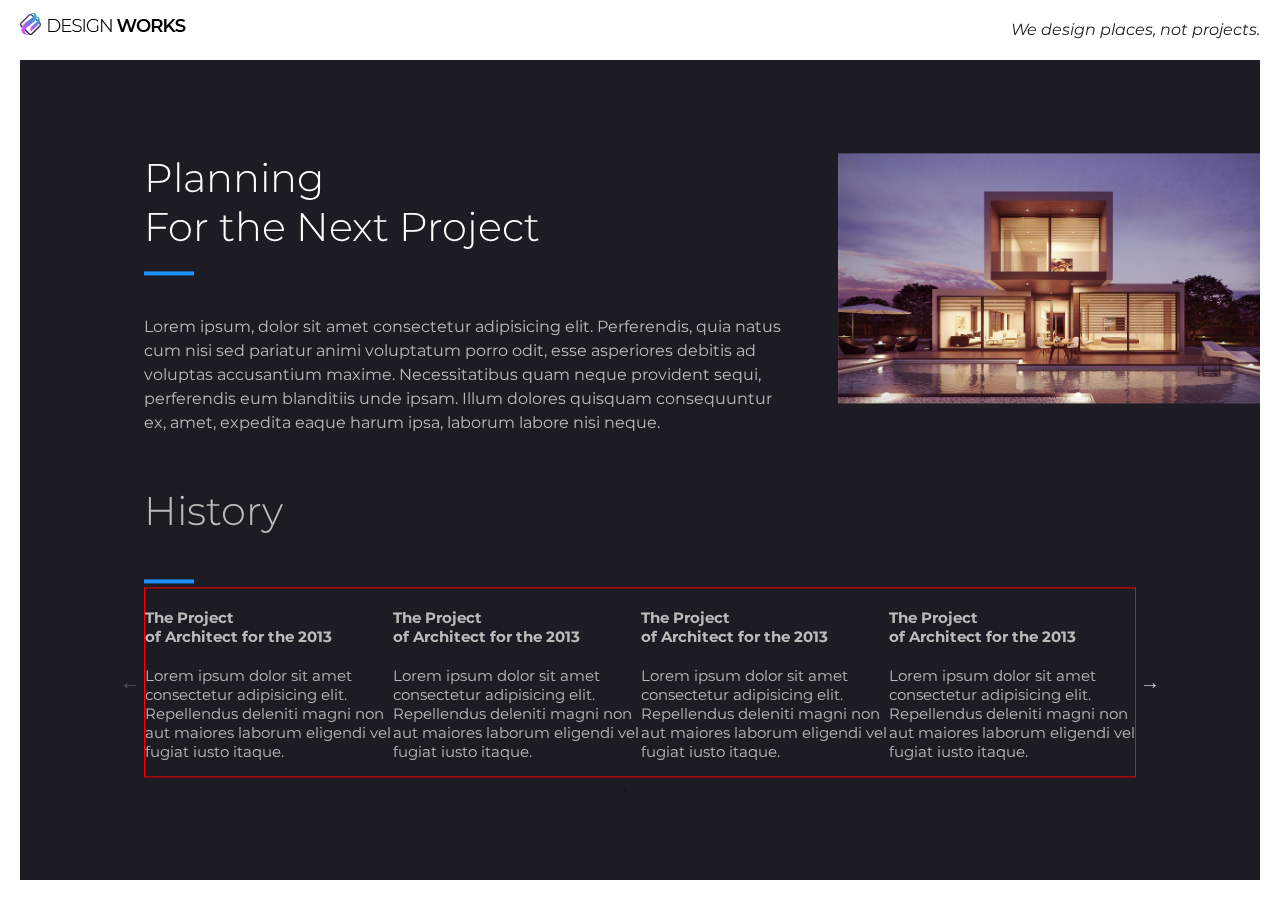
==== index.html @ 6e833efe "PC레이아웃 상세 퍼블리싱(Plan)-#03(Slick.js사용법)완성" ====
<!DOCTYPE html>
<html lang="en" class="no-js">
  <head>
    <meta charset="UTF-8" />
    <meta name="viewport" content="width=device-width, initial-scale=1" />
    <link
      href="http://fonts.googleapis.com/css?family=Open+Sans:400,300,700"
      rel="stylesheet"
      type="text/css"
    />
    <!-- Page Scroll Effects JS & CSS -->
    <title>DesignWorks Architecture Agency</title>
    <script src="./js/jquery-2.1.4.js"></script>
    <!-- <script src="./js/velocity/modernizr.js"></script> -->
    <script src="./js/velocity/velocity.min.js"></script>
    <script src="./js/velocity/velocity.ui.min.js"></script>
    <script src="./js/velocity/main.js"></script>
    <link rel="stylesheet" href="./js/velocity/velocity.css" />
    <!-- Slick.js -->
    <script src="js/slick/slick.min.js"></script>
    <link rel="stylesheet" href="/js/slick/slick-theme.css" />
    <link rel="stylesheet" href="/js/slick/slick.css" />
    <!-- Custom JS & CSS -->
    <script src="custom.js"></script>
    <link rel="stylesheet" href="style.css" />
    <link rel="stylesheet" href="responsive.css" />
  </head>
  <!-- hijacking은 마우스휠을 돌렸을 때 한페이지가 전체로 넘어가게 하는 것 -->
  <!-- hijacking: on/off - animation: none/scaleDown/rotate/gallery/catch/opacity/fixed/parallax -->
  <body data-hijacking="on" data-animation="rotate">
    <div class="container">
      <!-- <section class="cd-section visible" id="home">
        <div>
          <div class="content">
            <img src="./images/temp-section-01.jpg" />
          </div>
        </div>
      </section> -->

      <!-- <section class="cd-section" id="about">
        <div>
          <div class="content">
            <div class="about-inner">
              <div class="about-items">
                <div class="item">
                  <img src="./images/careers-main-01.png" alt="" />
                  <span>
                    <h3>Together we can make an impact</h3>
                    <p>
                      Design Works the excitement of an entrepreneurial
                      environment with the stability of an established practice.
                      Principals and senior leadership work side-by-side with
                      junior designers to create innovative, workable designs.
                    </p>
                  </span>
                </div>
                <div class="item">
                  <img src="./images/careers-main-02.png" alt="" />
                  <span>
                    <h3>We’re always looking for talent</h3>
                    <p>
                      If you don’t see an open position that fits your talents,
                      send us your resume. We’re always looking for smart,
                      self-starters and will reach out to you if something
                      becomes available.
                    </p>
                  </span>
                </div>
                <div class="item">
                  <img src="./images/careers-main-03.png" alt="" />
                  <span>
                    <h3>Fellowship</h3>
                    <p>
                      Every summer we offer a Fellowship to a select group of
                      students in architecture, planning and landscape
                      architecture. Read about our 2019 Fellowship winners and
                      learn more about what the Fellowship has to offer.
                    </p>
                  </span>
                </div>
              </div>
            </div>
          </div>
        </div>
      </section> -->

      <!-- <section class="cd-section" id="project">
        <div>
          <div class="content">
            <img src="./images/temp-section-03.jpg" alt="" />
          </div>
        </div>
      </section> -->

      <section class="cd-section visible" id="plan">
        <div>
          <div class="content">
            <div class="plan-inner">
              <div class="plan-feature">
                <div class="plan-info">
                  <div class="plan-heading">
                    <h2>Planning <br />For the Next Project</h2>
                    <hr class="bar" />
                    <p>
                      Lorem ipsum, dolor sit amet consectetur adipisicing elit.
                      Perferendis, quia natus cum nisi sed pariatur animi
                      voluptatum porro odit, esse asperiores debitis ad voluptas
                      accusantium maxime. Necessitatibus quam neque provident
                      sequi, perferendis eum blanditiis unde ipsam. Illum
                      dolores quisquam consequuntur ex, amet, expedita eaque
                      harum ipsa, laborum labore nisi neque.
                    </p>
                  </div>
                  <div class="plan-photo">
                    <img src="/images/plan-main-01.jpg" />
                  </div>
                </div>
                <div class="history-info">
                  <h2>History</h2>
                  <hr class="bar" />
                  <div class="history-slider">
                    <div>
                      <h4>
                        The Project<br />of Architect for the <span>2013</span>
                      </h4>
                      <p>
                        Lorem ipsum dolor sit amet consectetur adipisicing elit.
                        Repellendus deleniti magni non aut maiores laborum
                        eligendi vel fugiat iusto itaque.
                      </p>
                    </div>
                    <div>
                      <h4>
                        The Project<br />of Architect for the <span>2013</span>
                      </h4>
                      <p>
                        Lorem ipsum dolor sit amet consectetur adipisicing elit.
                        Repellendus deleniti magni non aut maiores laborum
                        eligendi vel fugiat iusto itaque.
                      </p>
                    </div>
                    <div>
                      <h4>
                        The Project<br />of Architect for the <span>2013</span>
                      </h4>
                      <p>
                        Lorem ipsum dolor sit amet consectetur adipisicing elit.
                        Repellendus deleniti magni non aut maiores laborum
                        eligendi vel fugiat iusto itaque.
                      </p>
                    </div>
                    <div>
                      <h4>
                        The Project<br />of Architect for the <span>2013</span>
                      </h4>
                      <p>
                        Lorem ipsum dolor sit amet consectetur adipisicing elit.
                        Repellendus deleniti magni non aut maiores laborum
                        eligendi vel fugiat iusto itaque.
                      </p>
                    </div>
                    <div>
                      <h4>
                        The Project<br />of Architect for the <span>2013</span>
                      </h4>
                      <p>
                        Lorem ipsum dolor sit amet consectetur adipisicing elit.
                        Repellendus deleniti magni non aut maiores laborum
                        eligendi vel fugiat iusto itaque.
                      </p>
                    </div>
                    <div>
                      <h4>
                        The Project<br />of Architect for the <span>2013</span>
                      </h4>
                      <p>
                        Lorem ipsum dolor sit amet consectetur adipisicing elit.
                        Repellendus deleniti magni non aut maiores laborum
                        eligendi vel fugiat iusto itaque.
                      </p>
                    </div>
                    <div>
                      <h4>
                        The Project<br />of Architect for the <span>2013</span>
                      </h4>
                      <p>
                        Lorem ipsum dolor sit amet consectetur adipisicing elit.
                        Repellendus deleniti magni non aut maiores laborum
                        eligendi vel fugiat iusto itaque.
                      </p>
                    </div>
                    <div>
                      <h4>
                        The Project<br />of Architect for the <span>2013</span>
                      </h4>
                      <p>
                        Lorem ipsum dolor sit amet consectetur adipisicing elit.
                        Repellendus deleniti magni non aut maiores laborum
                        eligendi vel fugiat iusto itaque.
                      </p>
                    </div>
                  </div>
                </div>
              </div>
            </div>
          </div>
        </div>
      </section>

      <!-- <section class="cd-section" id="awards">
        <div>
          <div class="content">
            <div class="awards-inner">
              <div class="about-awards">               
                <div class="about-heading">
                  <h2>
                    2020<br />
                    Architecture Award<br />
                    Winner
                  </h2>
                  <hr class="bar" />
                  <p>
                    The mission of the Architecture MasterPrize (AMP) is to
                    advance the appreciation and exposure of quality
                    architectural design worldwide. The AMP architecture award
                    celebrates creativity and innovation in the fields of
                    architectural design, landscape architecture, and interior
                    design. Submissions from architects all around the world are
                    welcome.
                  </p>
                  <a href="http://naver.com" target="_blank" class="view-awards"
                    >VIEW THE AWARDS</a
                  >
                </div>
              </div>
              <div class="victory-jump">
                <img src="images/victory-jump.png" alt="" />
              </div>
            </div>
          </div>
        </div>
      </section> -->

      <!-- <section class="cd-section" id="location">
        <div>
          <div class="content">
            <div class="location-inner">
              <div class="feature">
                <div class="office">
                  <div class="headquaters">
                    <b>CREATIVE DESGIN GROUP</b>
                    <h2>Headquarters</h2>
                    <p>
                      Lorem ipsum dolor sit, amet consectetur adipisicing elit.
                      Dignissimos distinctio consectetur accusantium at porro
                      et, itaque qui minima expedita, pariatur magni, voluptas
                      ipsam veritatis saepe. Itaque laborum ex cum corporis.
                    </p>
                    <span
                      >Address : Address: 309, New Cavendish St, EC1Y 3WK / Tel
                      : 0800 214 5252</span
                    >
                  </div>
                  <div class="customer">
                    <b>THE PERFECT WAY</b>
                    <h2>Customer Service</h2>
                    <p>
                      Lorem ipsum dolor sit, amet consectetur adipisicing elit.
                      Dignissimos distinctio consectetur accusantium at porro
                      et, itaque qui minima expedita, pariatur magni, voluptas
                      ipsam veritatis saepe. Itaque laborum ex cum corporis.
                    </p>
                    <span
                      >Address : 11 Fifth Ave - New York, US / Tel : 0800 809
                      3400</span
                    >
                  </div>
                </div>
                <div class="service">
                  <div class="service-item">
                    <i class="fa fa-leaf"></i>
                    <h3>Built and natural contexts</h3>
                    <p>
                      Lorem ipsum dolor, sit amet consectetur adipisicing elit.
                      Recusandae quis unde ipsa accusantium dolorem obcaecati.
                    </p>
                  </div>
                  <div class="service-item">
                    <i class="fa fa-bullseye"></i>
                    <h3>Landscape design</h3>
                    <p>
                      Lorem ipsum dolor, sit amet consectetur adipisicing elit.
                      Recusandae quis unde ipsa accusantium dolorem obcaecati.
                    </p>
                  </div>
                  <div class="service-item">
                    <i class="fa fa-cube"></i>
                    <h3>Every building site unique</h3>
                    <p>
                      Lorem ipsum dolor, sit amet consectetur adipisicing elit.
                      Recusandae quis unde ipsa accusantium dolorem obcaecati.
                    </p>
                  </div>
                </div>
              </div>
            </div>
          </div>
        </div>
      </section> -->

      <!-- <section class="cd-section" id="contact">
        <div>
          <div class="content">
            <div class="contact-inner">
              <div class="contact-feature">
                <div class="contact-form">
                  <h3><b>Contact</b> Us</h3>
                  <p>Feel free to ask for details, dont’save any questions.</p>
                  <form action="" class="send-box">
                    <label for="">Email <span>*</span></label>
                    <input type="email" />
                    <label for="">Subject <span>*</span></label>
                    <input type="text" />
                    <label for="">Message <span>*</span></label>
                    <textarea name="" id="" cols="30" rows="10"></textarea>
                    <button>send message</button>
                  </form>
                </div>
                <div class="contact-info">
                  <h4>Our <b>Office</b></h4>
                  <ul>
                    <li>Address : Address: 309, New Cavendish St, EC1Y 3WK</li>
                    <li>Phone : 0800 214 5252</li>
                    <li>Email : designworks@designworks.com</li>
                  </ul>
                  <h4>Business <b>Hours</b></h4>
                  <ul>
                    <li><i class="fa fa-clock-o"></i>Monday - Friday : 9am to 5pm</li>
                    <li><i class="fa fa-clock-o"></i>Saturday : 9am to 2pm</li>
                    <li><i class="fa fa-clock-o"></i>Sunday : Closed</li>
                  </ul>
                  <h4>Get in <b>Touch</b></h4>
                  <p>
                    Lorem ipsum, dolor sit amet consectetur adipisicing elit.
                    Recusandae eligendi natus accusamus corrupti dignissimos
                    aliquid, dolore officia consequatur! Repellat distinctio vel
                    dignissimos non omnis nulla doloribus, at eos dolorem ea
                    animi vero fugit repudiandae provident fugiat labore velit
                    voluptatum deleniti.
                  </p>
                </div>
              </div>
            </div>
          </div>
        </div>
      </section> -->

      <header>
        <div class="gnb-inner">
          <div class="logo">
            <a href="#none"><img src="images/logo.png" alt="" /></a>
          </div>
          <div class="gnb">
            <div class="menu">
              <a href="#none">Home</a>
              <a href="#none">About</a>
              <a href="#none">Project</a>
              <a href="#none">Plan & History</a>
              <a href="#none">Awards</a>
              <a href="#none">Location</a>
              <a href="#none">Contact</a>
            </div>
            <div class="slogan">We design places, not projects.</div>
          </div>
        </div>
      </header>
    </div>
    <nav>
      <ul class="cd-vertical-nav">
        <li><a href="#0" class="cd-prev inactive">Next</a></li>
        <li><a href="#0" class="cd-next">Prev</a></li>
      </ul>
    </nav>
  </body>
</html>
---- js/velocity/velocity.css ----
/* -------------------------------- 

Primary style

-------------------------------- */
*,
*::after,
*::before {
  box-sizing: border-box;
}

html {
  font-size: 62.5%;
}

body {
  font-size: 1.6rem;
  font-family: "Open Sans", sans-serif;
  color: #ffffff;
  background-color: #22283f;
  -webkit-font-smoothing: antialiased;
  -moz-osx-font-smoothing: grayscale;
}
body::before {
  /* never visible - this is used in jQuery to check the current MQ */
  content: "mobile";
  display: none;
}
@media only screen and (min-width: 1050px) {
  body::before {
    /* never visible - this is used in jQuery to check the current MQ */
    content: "desktop";
  }
}

a {
  color: #267481;
  text-decoration: none;
}

/* -------------------------------- 

Main Components 

-------------------------------- */
@media only screen and (min-width: 1050px) {
  body[data-hijacking="on"] {
    overflow: hidden;
  }
}

.cd-section:first-of-type > div::before {
  /* alert -> all scrolling effects are not visible on small devices */
  /* content: 'Effects not visible on mobile!'; */
  position: absolute;
  width: 100%;
  text-align: center;
  top: 20px;
  z-index: 2;
  font-weight: bold;
  font-size: 1.3rem;
  text-transform: uppercase;
  color: #6a7083;
}

[data-animation="parallax"] .cd-section > div,
[data-animation="fixed"] .cd-section > div,
[data-animation="opacity"] .cd-section > div {
  background-position: center center;
  background-repeat: no-repeat;
  background-size: cover;
}
[data-animation="parallax"] .cd-section:first-of-type > div,
[data-animation="fixed"] .cd-section:first-of-type > div,
[data-animation="opacity"] .cd-section:first-of-type > div {
  background-image: url("../img/img-1.jpg");
}
[data-animation="parallax"] .cd-section:nth-of-type(2) > div,
[data-animation="fixed"] .cd-section:nth-of-type(2) > div,
[data-animation="opacity"] .cd-section:nth-of-type(2) > div {
  background-image: url("../img/img-2.jpg");
}
[data-animation="parallax"] .cd-section:nth-of-type(3) > div,
[data-animation="fixed"] .cd-section:nth-of-type(3) > div,
[data-animation="opacity"] .cd-section:nth-of-type(3) > div {
  background-image: url("../img/img-3.jpg");
}
[data-animation="parallax"] .cd-section:nth-of-type(4) > div,
[data-animation="fixed"] .cd-section:nth-of-type(4) > div,
[data-animation="opacity"] .cd-section:nth-of-type(4) > div {
  background-image: url("../img/img-4.jpg");
}
[data-animation="parallax"] .cd-section:nth-of-type(5) > div,
[data-animation="fixed"] .cd-section:nth-of-type(5) > div,
[data-animation="opacity"] .cd-section:nth-of-type(5) > div {
  background-image: url("../img/img-5.jpg");
}
@media only screen and (min-width: 1050px) {
  .cd-section h2 {
    font-size: 4rem;
    font-weight: 300;
  }
  [data-hijacking="on"] .cd-section {
    opacity: 0;
    visibility: hidden;
    position: absolute;
    top: 0;
    left: 0;
    width: 100%;
  }
  [data-hijacking="on"] .cd-section > div {
    visibility: visible;
  }
  [data-hijacking="off"] .cd-section > div {
    opacity: 0;
  }
  [data-animation="rotate"] .cd-section {
    /* enable a 3D-space for children elements */
    -webkit-perspective: 1800px;
    -moz-perspective: 1800px;
    perspective: 1800px;
  }
  [data-hijacking="on"][data-animation="rotate"]
    .cd-section:not(:first-of-type) {
    -webkit-perspective-origin: center 0;
    -moz-perspective-origin: center 0;
    perspective-origin: center 0;
  }
  [data-animation="scaleDown"] .cd-section > div,
  [data-animation="gallery"] .cd-section > div,
  [data-animation="catch"] .cd-section > div {
    box-shadow: 0 0 0 rgba(25, 30, 46, 0.4);
  }
  [data-animation="opacity"] .cd-section.visible > div {
    z-index: 1;
  }
}

@media only screen and (min-width: 1050px) {
  .cd-section:first-of-type > div::before {
    display: none;
  }
}
@media only screen and (min-width: 1050px) {
  .cd-section > div {
    position: fixed;
    top: 0;
    left: 0;
    width: 100%;
    /* Force Hardware Acceleration */
    -webkit-transform: translateZ(0);
    -moz-transform: translateZ(0);
    -ms-transform: translateZ(0);
    -o-transform: translateZ(0);
    transform: translateZ(0);
    -webkit-backface-visibility: hidden;
    backface-visibility: hidden;
  }
  [data-hijacking="on"] .cd-section > div {
    position: absolute;
  }
  [data-animation="rotate"] .cd-section > div {
    -webkit-transform-origin: center bottom;
    -moz-transform-origin: center bottom;
    -ms-transform-origin: center bottom;
    -o-transform-origin: center bottom;
    transform-origin: center bottom;
  }
}

.cd-vertical-nav {
  /* lateral navigation */
  position: fixed;
  z-index: 1;
  right: 3%;
  top: 50%;
  bottom: auto;
  -webkit-transform: translateY(-50%);
  -moz-transform: translateY(-50%);
  -ms-transform: translateY(-50%);
  -o-transform: translateY(-50%);
  transform: translateY(-50%);
  display: none;
}
.cd-vertical-nav a {
  display: block;
  height: 40px;
  width: 40px;
  /* image replace */
  overflow: hidden;
  text-indent: 100%;
  white-space: nowrap;
  background: url(cd-icon-arrow.svg) no-repeat center center;
}
.cd-vertical-nav a.cd-prev {
  -webkit-transform: rotate(180deg);
  -moz-transform: rotate(180deg);
  -ms-transform: rotate(180deg);
  -o-transform: rotate(180deg);
  transform: rotate(180deg);
  margin-bottom: 10px;
}
.cd-vertical-nav a.inactive {
  visibility: hidden;
  opacity: 0;
  -webkit-transition: opacity 0.2s 0s, visibility 0s 0.2s;
  -moz-transition: opacity 0.2s 0s, visibility 0s 0.2s;
  transition: opacity 0.2s 0s, visibility 0s 0.2s;
}
@media only screen and (min-width: 1050px) {
  .cd-vertical-nav {
    display: block;
  }
}
---- style.css ----
/* Google Web Font : Montserrat */
@import url("https://fonts.googleapis.com/css?family=Montserrat:200,300,400,500&display=swap");
@import url("https://fonts.googleapis.com/css?family=Manrope:300,400,500,600&display=swap");
@import url("https://fonts.googleapis.com/css2?family=Source+Sans+Pro:wght@200;300;400;600;700;900&display=swap");
@import url("https://fonts.googleapis.com/css2?family=Overpass&display=swap");

/* FontAwesome CDN 4.7 */
@import url("https://stackpath.bootstrapcdn.com/font-awesome/4.7.0/css/font-awesome.min.css");

/* Reset CSS */
* {
  box-sizing: border-box;
}

ul {
  list-style: none;
  padding: 0;
}

a {
  text-decoration: none;
}

/* Default CSS */
body {
  font-family: "Montserrat", sans-serif;
  color: #222;
  font-size: 15px;
  margin: 0;
  height: 100vh;
  background-color: #fff;
}

/* Entire Layout */
.cd-section {
  height: 100vh;
}
.cd-section > div {
  height: 100%;
  position: relative;
}
.content {
  background-color: #ddd;
  position: absolute;
  width: calc(100% - 40px);
  height: calc(100% - 80px);
  left: 20px;
  bottom: 20px;
  overflow: hidden;
}

/* Header */
header {
  /* 아래는 모바일을 위한 속성 */
  position: fixed;
  width: 100%;
}

.gnb-inner {
  /* border: 1px solid #000; */
  width: calc(100% - 40px);
  margin: auto;
  height: 60px;
  line-height: 60px;
}

.logo {
  float: left;
}

.gnb {
  float: right;
}

.menu {
  display: none;
}

.menu a {
}

.slogan {
  font-size: 16px;
  font-style: italic;
}

/* ################### Section : about ################# */

.about-inner {
  background: #0dace3 url(images/line-drawing.png) no-repeat right bottom;
  height: 100%;
}

.about-items {
  /* border: 1px solid red; */
  width: 60%;
  color: #fff;
  position: absolute;
  top: 50%;
  transform: translateY(-50%);
  margin-left: 100px;
}

.item {
  /* 자식요소인 img태그에 float 들어갔을 때 부모요소인 .item 태그가 높이값을 잃거나
밑에 요소가 땡겨져 들어오기 때문에 이를 막아주기 위해 overflow:hidden 사용 */
  overflow: hidden;
  margin-bottom: 30px;
}

.item:hover h3 {
  color: #000;
  letter-spacing: 2px;
}

.item:hover img {
  filter: invert(0);
}

.item img {
  height: 100px;
  float: left;
  margin-right: 20px;
  filter: invert();
  transition: 0.5s;
}

.item h3 {
  font-size: 28px;
  font-weight: 500;
  margin: 0;
  transition: 0.5s;
  letter-spacing: -1px;
}

.item span {
}

.item p {
  /* 위에서 float:left를 줬기 때문에 이미지 크기를 넘어가면 글씨가 이미지 밑으로 들어감.about-awards이를 막아주기 위해 overflow:hidden 사용 */
  overflow: hidden;
  font-size: 18px;
}

/* ################### Section : Plan ################# */
.plan-inner {
  background-color: #1d1b24;
  height: 100%;
}

.plan-feature {
  /* border: 1px solid red; */
  width: 80%;
  position: absolute;
  top: 50%;
  left: 50%;
  transform: translate(-50%, -50%);
}

.plan-feature > div {
  /* border: 1px solid yellow; */
  height: 300px;
  color: #bbb;
}

.plan-info {
}

.plan-info > div {
  /* border: 1px solid blue; */
  float: left;
}

.plan-heading {
  width: 70%;
  padding-right: 50px;
}

.plan-heading h2 {
  color: #fff;
  margin: 0;
}

.plan-heading p {
  font-size: 16px;
  line-height: 1.5em;
}

.plan-photo {
  width: 30%;
}

.plan-photo img {
  height: 250px;
}

.plan-heading hr.bar {
  background-color: dodgerblue;
  /* 밑에 있는 hr.bar의 margin이 auto로 되어 있기 때문에 크기값을 가질 수 있게 display inline block을 해준다. */
  display: inline-block;
  margin: 20px 0;
}

.history-info {
}

.history-info hr.bar {
  background-color: dodgerblue;
  /* 밑에 있는 hr.bar의 margin이 auto로 되어 있기 때문에 크기값을 가질 수 있게 display inline block을 해준다. */
  display: inline-block;
  margin: 0 ;
}

.history-slider{
border: 1px solid red;
}

/* ################### Section : awards ################# */

.awards-inner {
  height: 100%;
  border: 1px solid #ddd;
}
.awards-inner > div {
  /* border: 1px solid #000; */
  float: left;
  width: 50%;
  height: 100%;
  position: relative;
}

.about-awards {
  background-color: #1a1f24;
  color: #fff;
}

.about-heading {
  position: absolute;
  top: 50%;
  left: 50%;
  transform: translate(-50%, -50%);
  width: 70%;
  text-align: center;
}

.victory-jump {
  background-color: #fff;
}

.victory-jump img {
  position: absolute;
  top: 50%;
  left: 50%;
  transform: translate(-50%, -50%);
  width: 80%;
}

.about-heading h2 {
  margin: 0;
}

hr.bar {
  width: 50px;
  height: 4px;
  border: none;
  background-color: crimson;
  margin: 30px auto;
}

.about-heading p {
  color: #999;
  font-size: 16px;
  line-height: 1.5em;
}

.view-awards {
  color: #bbb;
  border: 1px solid #bbb;
  padding: 5px 15px;
  border-radius: 20px;
  transition: 0.5s;
  display: inline-block;
  margin-top: 20px;
}

.view-awards:hover {
  background-color: #31c0ce;
  color: #fff;
  border-color: transparent;
}

/* ################### Section : Location ################# */
.location-inner {
  background: url(images/background-location.jpg) no-repeat center center;
  height: 100%;
}

.location-inner:before {
  content: "";
  background-color: rgba(0, 0, 0, 0.85);
  /* display: inline-block; */
  height: 100%;
  width: 100%;
  position: absolute;
}

.feature {
  /* border: 1px solid red; */
  width: 90%;
  position: absolute;
  top: 50%;
  left: 50%;
  transform: translate(-50%, -50%);
  color: #bbb;
  padding-top: 80px;
}

.feature > div {
  /* border: 1px solid blue; */
  float: left;
}

.office {
  width: 60%;
  padding-right: 100px;
}

.service {
  width: 40%;
}

.office b {
  font-weight: normal;
}

.office h2 {
  color: #1db1f0;
  font-weight: 500;
  margin: 0;
  margin-top: 5px;
}

.office p {
  font-size: 16px;
  line-height: 1.5em;
}

.office span {
  color: #fff;
}

.customer {
  margin-top: 60px;
}

.service-item {
  margin-bottom: 70px;
}

.service-item .fa {
  color: #1db1f0;
  font-size: 40px;
}

.service-item h3 {
  color: #fff;
  font-size: 22px;
  margin: 0;
}

/* ################### Section : contact ################# */

.contact-inner {
  background-color: #fff;
  height: 100%;
  border: 1px solid #ddd;
}

.contact-feature {
  /* border: 1px solid red; */
  width: 70%;
  position: absolute;
  top: 50%;
  left: 50%;
  transform: translate(-50%, -50%);
}

.contact-feature > div {
  /* border: 1px solid #000; */
  /* height: 400px; */
  float: left;
  width: 50%;
  padding: 20px;
}

.contact-form {
}

.contact-form h3 {
  font-size: 30px;
  font-weight: normal;
  margin: 0;
}

.send-box {
}

.send-box label {
  display: block;
  font-weight: bold;
  font-size: 16px;
  margin: 10px 0;
  margin-top: 20px;
}

.send-box label span {
  color: crimson;
  font-weight: normal;
}

.send-box input[type="email"],
.send-box input[type="text"],
.send-box textarea {
  border: 1px solid #ccc;
  padding: 10px;
  border-radius: 3px;
  outline: none;
  width: 100%;
  transition: 0.5s;
}

.send-box input[type="email"]:hover,
.send-box input[type="text"]:hover,
.send-box textarea:hover,
.send-box input[type="email"]:focus,
.send-box input[type="text"]:focus,
.send-box textarea:focus {
  border: 1px solid #0088cc;
  box-shadow: 0 0 5px #0088cc;
}

.send-box input[type="email"]:focus,
.send-box input[type="text"]:focus,
.send-box textarea:focus {
  background-color: #eee;
}

.send-box button {
  background-color: #0088cc;
  color: #fff;
  text-transform: uppercase;
  padding: 12px 20px;
  border-radius: 3px;
  cursor: pointer;
  transition: 0.5s;
  margin-top: 10px;
}

.send-box button:hover {
  background-color: #000;
}

.contact-info {
}
.contact-info h4 {
  font-weight: normal;
  font-size: 20px;
  margin: 0;
  margin-top: 18px;
}

.contact-info ul li {
  line-height: 2em;
}

.contact-info ul li:nth-child(3) {
  color: #0088cc;
}
---- responsive.css ----
/* 모바일 전환할 때 사용할 css파일 미디어쿼리*/
@midea (max-width: 768px) {
  /* Entire Layout */
  .cd-section {
    /* 모바일에서는 height:auto로 잡아야 내용에 따라서 크기가 변형 */
    height: auto;
  }
  .cd-section > div {
    height: 100%;
  }
  .content {
    position: static;
    width: 100%;
    height: 100%;
    left: 20px;
    bottom: 20px;
    overflow: visible;
  }
}
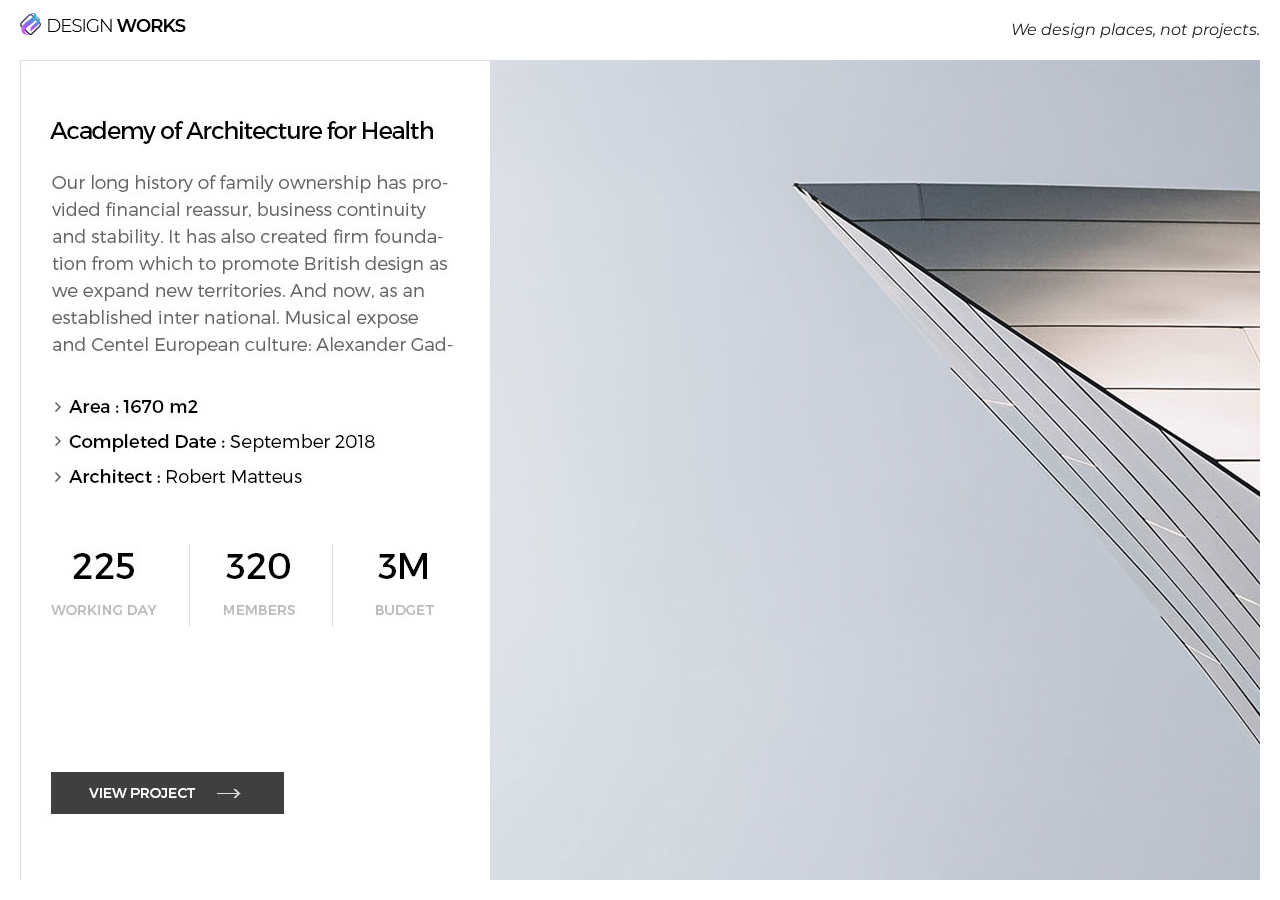
==== commit 2a0577a0: "PC레이아웃 섹션 상세 퍼블리싱(Project)-프로토타입 제작#01 완성" ====
--- a/index.html
+++ b/index.html
@@ -84,15 +84,15 @@
         </div>
       </section> -->
 
-      <!-- <section class="cd-section" id="project">
+      <section class="cd-section visible" id="project">
         <div>
           <div class="content">
             <img src="./images/temp-section-03.jpg" alt="" />
           </div>
         </div>
-      </section> -->
-
-      <section class="cd-section visible" id="plan">
+      </section>
+
+      <!-- <section class="cd-section " id="plan">
         <div>
           <div class="content">
             <div class="plan-inner">
@@ -205,7 +205,7 @@
             </div>
           </div>
         </div>
-      </section>
+      </section> -->
 
       <!-- <section class="cd-section" id="awards">
         <div>
--- a/style.css
+++ b/style.css
@@ -176,7 +176,8 @@
   padding-right: 50px;
 }
 
-.plan-heading h2 {
+.plan-heading h2,
+.history-info h2 {
   color: #fff;
   margin: 0;
 }
@@ -198,7 +199,6 @@
   background-color: dodgerblue;
   /* 밑에 있는 hr.bar의 margin이 auto로 되어 있기 때문에 크기값을 가질 수 있게 display inline block을 해준다. */
   display: inline-block;
-  margin: 20px 0;
 }
 
 .history-info {
@@ -208,11 +208,41 @@
   background-color: dodgerblue;
   /* 밑에 있는 hr.bar의 margin이 auto로 되어 있기 때문에 크기값을 가질 수 있게 display inline block을 해준다. */
   display: inline-block;
-  margin: 0 ;
-}
-
-.history-slider{
-border: 1px solid red;
+}
+
+.history-slider {
+  /* border: 1px solid red; */
+}
+
+.history-slider div h4 {
+  color: #fff;
+  font-size: 20px;
+  font-weight: normal;
+  margin: 0;
+  /* line-height: 1.5em; */
+}
+
+.history-slider div h4 span {
+  color: dodgerblue;
+}
+
+.history-slider div p {
+  font-size: 14px;
+  /* line-height: 1.5em; */
+}
+
+/* Slick.js Custom CSS */
+.history-slider .slick-arrow {
+  display: none !important;
+}
+
+.history-slider .slick-dots li {
+margin: 0;
+}
+
+.history-slider .slick-dots li button:before{
+  color:#fff;
+  font-size: 20px;
 }
 
 /* ################### Section : awards ################# */
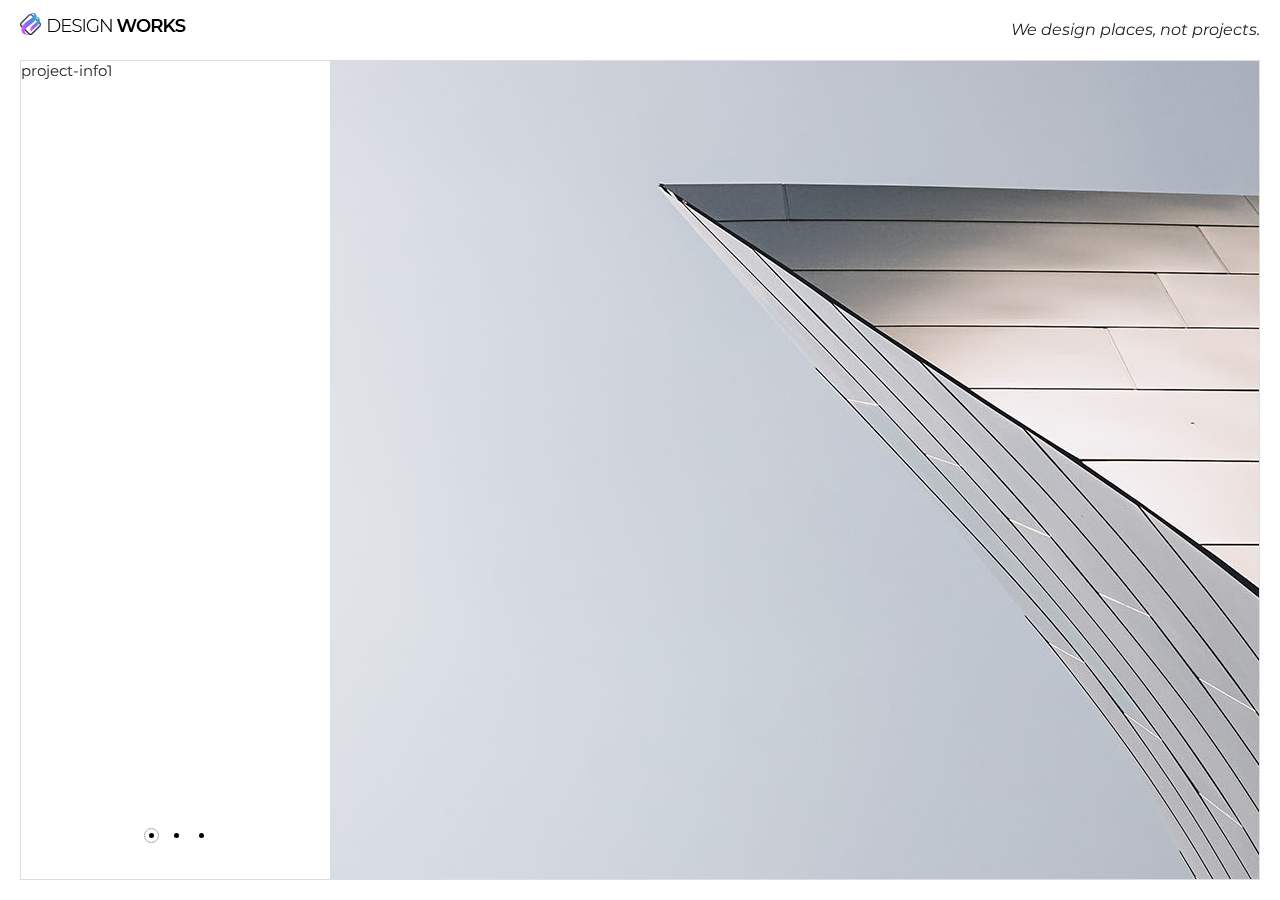
==== commit f47f769d: "PC레이아웃 섹션 상세 퍼블리싱(Project)-탭 콘텐츠 퍼블리싱 #01완성" ====
--- a/index.html
+++ b/index.html
@@ -87,7 +87,36 @@
       <section class="cd-section visible" id="project">
         <div>
           <div class="content">
-            <img src="./images/temp-section-03.jpg" alt="" />
+            <div class="project-inner">
+              <input type="radio" name="tabmenu" id="tab1" checked />
+              <input type="radio" name="tabmenu" id="tab2" />
+              <input type="radio" name="tabmenu" id="tab3" />
+              <div class="tabs">
+                <div class="tab">
+                  <div class="project-info">project-info1</div>
+                  <div class="project-photo">
+                    <img src="images/project-main-01-02.jpg" />
+                  </div>
+                </div>
+                <div class="tab">
+                  <div class="project-info">project-info2</div>
+                  <div class="project-photo">
+                    <img src="images/project-main-02-02.jpg" />
+                  </div>
+                </div>
+                <div class="tab">
+                  <div class="project-info">project-info3</div>
+                  <div class="project-photo">
+                    <img src="images/project-main-03-02.jpg" />
+                  </div>
+                </div>
+              </div>
+              <div class="btn">
+                <label for="tab1"></label>
+                <label for="tab2"></label>
+                <label for="tab3"></label>
+              </div>
+            </div>
           </div>
         </div>
       </section>
--- a/style.css
+++ b/style.css
@@ -142,6 +142,96 @@
   font-size: 18px;
 }
 
+/* ################### Section : Project ################# */
+
+* {
+  box-sizing: border-box;
+}
+.project-inner {
+  height: 100%;
+  /* border: 1px solid #000; */
+  overflow: hidden;
+  background-color: #fff;
+  border: 1px solid #ddd;
+}
+.tabs {
+  /* border: 5px solid red; */
+  height: 100%;
+  width: 300%;
+  transition: 0.5s;
+}
+.tab {
+  height: 100%;
+  /* border: 5px solid yellow; */
+  float: left;
+  width: 33.3333%;
+}
+.tab > div {
+  /* border: 5px solid blue; */
+  height: 100%;
+  float: left;
+}
+.project-info {
+  width: 25%;
+}
+.project-photo {
+  width: 75%;
+  overflow: hidden;
+}
+input[name="tabmenu"] {
+  display: none;
+}
+.btn {
+  /* border: 2px solid #000; */
+  position: absolute;
+  bottom: 30px;
+  width: 25%;
+  text-align: center;
+}
+.btn label {
+  cursor: pointer;
+  width: 5px;
+  height: 5px;
+  background-color: #000;
+  display: inline-block;
+  border-radius: 50%;
+  margin: 8px;
+  position: relative;
+}
+
+.btn label:before {
+  content: "";
+  display: inline-block;
+  border: 1px solid transparent;
+  width: 15px;
+  height: 15px;
+  border-radius: 50%;
+  position: absolute;
+  top: -5px;
+  left: -5px;
+  transition: 0.3s;
+}
+
+.btn label:hover:before {
+  border: 1px solid #aaa;
+}
+
+input[id="tab1"]:checked ~ .btn label[for="tab1"]:before,
+input[id="tab2"]:checked ~ .btn label[for="tab2"]:before,
+input[id="tab3"]:checked ~ .btn label[for="tab3"]:before {
+  border: 1px solid #aaa;
+}
+
+input[id="tab1"]:checked ~ .tabs {
+  margin-left: 0;
+}
+input[id="tab2"]:checked ~ .tabs {
+  margin-left: -100%;
+}
+input[id="tab3"]:checked ~ .tabs {
+  margin-left: -200%;
+}
+
 /* ################### Section : Plan ################# */
 .plan-inner {
   background-color: #1d1b24;
@@ -237,11 +327,11 @@
 }
 
 .history-slider .slick-dots li {
-margin: 0;
-}
-
-.history-slider .slick-dots li button:before{
-  color:#fff;
+  margin: 0;
+}
+
+.history-slider .slick-dots li button:before {
+  color: #fff;
   font-size: 20px;
 }
 
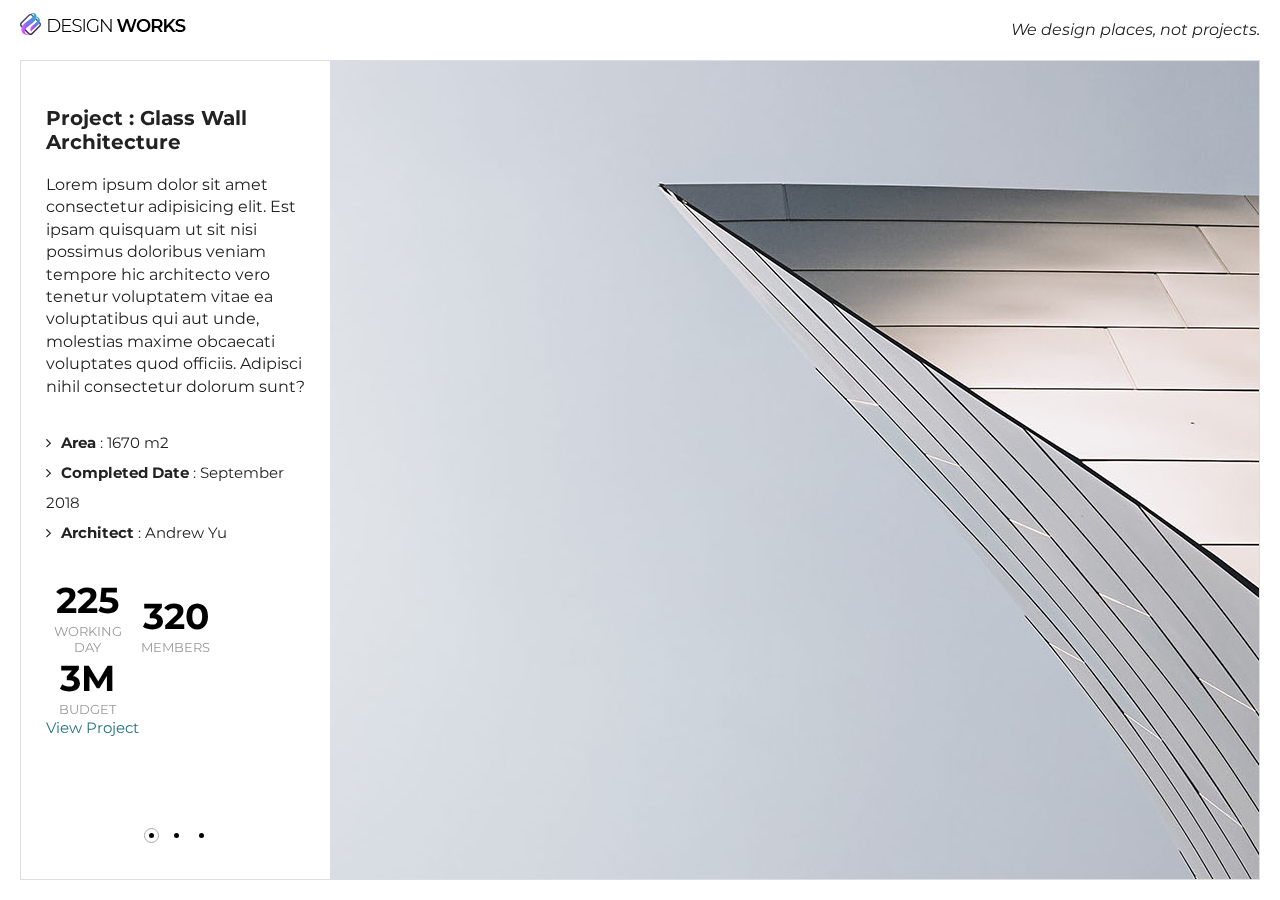
==== commit 6e1b0d8d: "PC레이아웃 섹션 상세 퍼블리싱(Project)-탭 콘텐츠 퍼블리싱 #02 완성" ====
--- a/index.html
+++ b/index.html
@@ -93,7 +93,28 @@
               <input type="radio" name="tabmenu" id="tab3" />
               <div class="tabs">
                 <div class="tab">
-                  <div class="project-info">project-info1</div>
+                  <div class="project-info">
+                    <h3>Project : Glass Wall Architecture</h3>
+                    <p>
+                      Lorem ipsum dolor sit amet consectetur adipisicing elit.
+                      Est ipsam quisquam ut sit nisi possimus doloribus veniam
+                      tempore hic architecto vero tenetur voluptatem vitae ea
+                      voluptatibus qui aut unde, molestias maxime obcaecati
+                      voluptates quod officiis. Adipisci nihil consectetur
+                      dolorum sunt?
+                    </p>
+                    <ul>
+                      <li><b>Area</b> : 1670 m2</li>
+                      <li><b>Completed Date</b> : September 2018</li>
+                      <li><b>Architect</b> : Andrew Yu</li>
+                    </ul>
+                    <div class="detail">
+                      <div><span>225</span>WORKING DAY</div>
+                      <div><span>320</span>MEMBERS</div>
+                      <div><span>3M</span>BUDGET</div>
+                    </div>
+                    <a href="view-project">View Project</a>
+                  </div>
                   <div class="project-photo">
                     <img src="images/project-main-01-02.jpg" />
                   </div>
--- a/style.css
+++ b/style.css
@@ -232,6 +232,46 @@
   margin-left: -200%;
 }
 
+/* Project info */
+.project-info {
+  padding: 25px;
+}
+.project-info h3 {
+  font-size: 20px;
+}
+.project-info p {
+  font-size: 16px;
+  line-height: 1.4em;
+}
+.project-info ul {
+  line-height: 2em;
+  margin: 30px 0;
+}
+.project-info ul li::before {
+  content: "\f105";
+  font-family: fontawesome;
+  margin-right: 10px;
+}
+.detail {
+  /* border: 1px solid #000; */
+}
+.detail div {
+  display: inline-block;
+  text-align: center;
+  width: 32.3333%;
+  font-size: 13px;
+  color: #999;
+}
+.detail div span {
+  font-size: 36px;
+  font-weight: bold;
+  display: block;
+  color: #000;
+  margin-bottom: 1px;
+}
+.view-project {
+}
+
 /* ################### Section : Plan ################# */
 .plan-inner {
   background-color: #1d1b24;
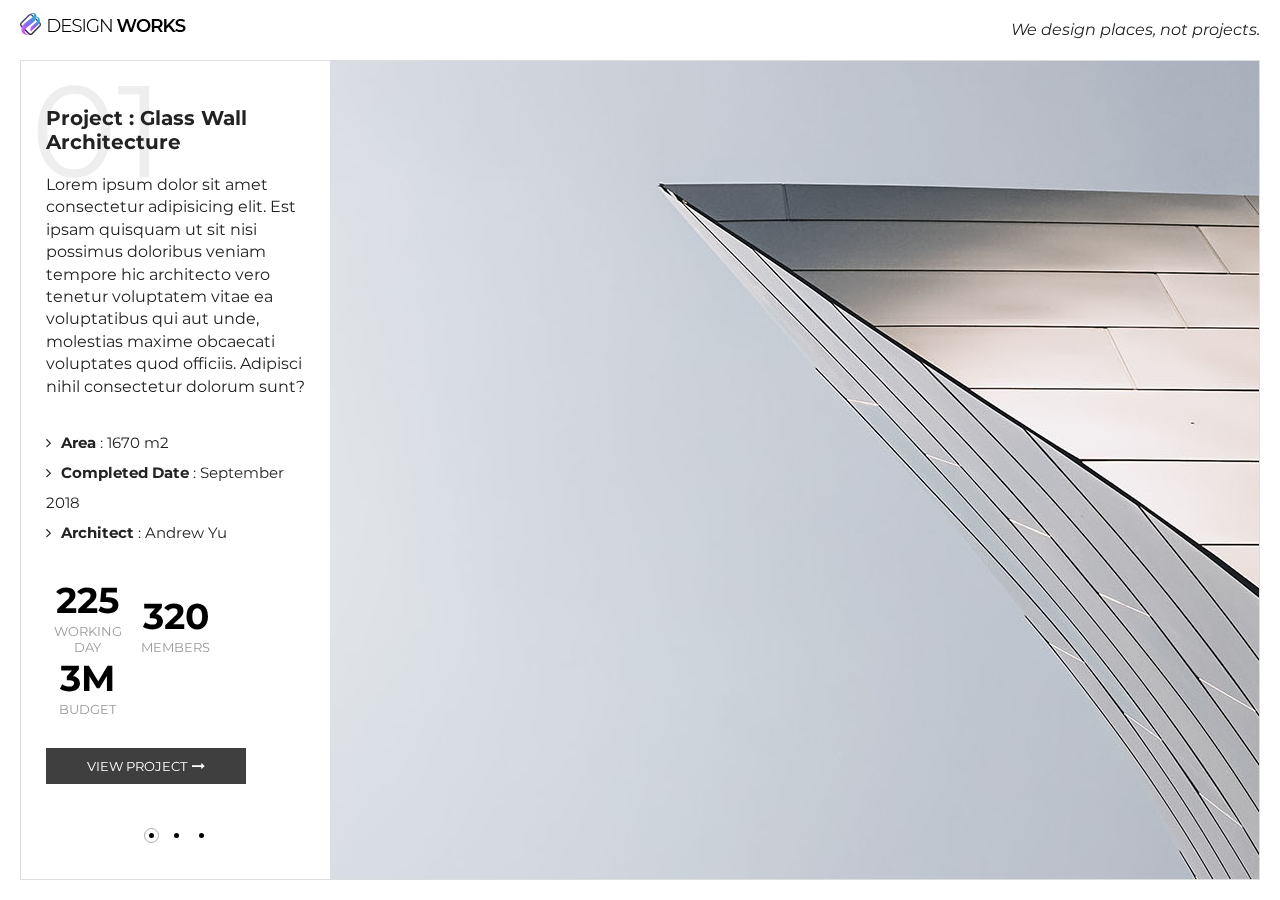
==== commit 4a0d2334: "PC레이아웃 섹션 상페 퍼블리싱(Project)- 탭텐츠 퍼블리싱 #03 완성" ====
--- a/index.html
+++ b/index.html
@@ -93,7 +93,7 @@
               <input type="radio" name="tabmenu" id="tab3" />
               <div class="tabs">
                 <div class="tab">
-                  <div class="project-info">
+                  <div class="project-info" data-text="01">
                     <h3>Project : Glass Wall Architecture</h3>
                     <p>
                       Lorem ipsum dolor sit amet consectetur adipisicing elit.
@@ -113,22 +113,63 @@
                       <div><span>320</span>MEMBERS</div>
                       <div><span>3M</span>BUDGET</div>
                     </div>
-                    <a href="view-project">View Project</a>
+                    <a href="" class="view-project">View Project</a>
                   </div>
                   <div class="project-photo">
                     <img src="images/project-main-01-02.jpg" />
                   </div>
                 </div>
                 <div class="tab">
-                  <div class="project-info">project-info2</div>
+                  <div class="project-info" data-text="02">
+                    <h3>Project : Glass Wall Architecture</h3>
+                    <p>
+                      Lorem ipsum dolor sit amet consectetur adipisicing elit.
+                      Est ipsam quisquam ut sit nisi possimus doloribus veniam
+                      tempore hic architecto vero tenetur voluptatem vitae ea
+                      voluptatibus qui aut unde, molestias maxime obcaecati
+                      voluptates quod officiis. Adipisci nihil consectetur
+                      dolorum sunt?
+                    </p>
+                    <ul>
+                      <li><b>Area</b> : 1670 m2</li>
+                      <li><b>Completed Date</b> : September 2018</li>
+                      <li><b>Architect</b> : Andrew Yu</li>
+                    </ul>
+                    <div class="detail">
+                      <div><span>225</span>WORKING DAY</div>
+                      <div><span>320</span>MEMBERS</div>
+                      <div><span>3M</span>BUDGET</div>
+                    </div>
+                    <a href="" class="view-project">View Project</a>
+                  </div>
                   <div class="project-photo">
-                    <img src="images/project-main-02-02.jpg" />
-                  </div>
-                </div>
-                <div class="tab">
-                  <div class="project-info">project-info3</div>
+                    <img src="images/project-main-01-01.jpg" />
+                  </div>
+                </div><div class="tab">
+                  <div class="project-info" data-text="03">
+                    <h3>Project : Glass Wall Architecture</h3>
+                    <p>
+                      Lorem ipsum dolor sit amet consectetur adipisicing elit.
+                      Est ipsam quisquam ut sit nisi possimus doloribus veniam
+                      tempore hic architecto vero tenetur voluptatem vitae ea
+                      voluptatibus qui aut unde, molestias maxime obcaecati
+                      voluptates quod officiis. Adipisci nihil consectetur
+                      dolorum sunt?
+                    </p>
+                    <ul>
+                      <li><b>Area</b> : 1670 m2</li>
+                      <li><b>Completed Date</b> : September 2018</li>
+                      <li><b>Architect</b> : Andrew Yu</li>
+                    </ul>
+                    <div class="detail">
+                      <div><span>225</span>WORKING DAY</div>
+                      <div><span>320</span>MEMBERS</div>
+                      <div><span>3M</span>BUDGET</div>
+                    </div>
+                    <a href="" class="view-project">View Project</a>
+                  </div>
                   <div class="project-photo">
-                    <img src="images/project-main-03-02.jpg" />
+                    <img src="images/project-main-01-03.jpg" />
                   </div>
                 </div>
               </div>
--- a/style.css
+++ b/style.css
@@ -235,13 +235,16 @@
 /* Project info */
 .project-info {
   padding: 25px;
+  position: relative;
 }
 .project-info h3 {
   font-size: 20px;
+  position: relative;
 }
 .project-info p {
   font-size: 16px;
   line-height: 1.4em;
+  position: relative;
 }
 .project-info ul {
   line-height: 2em;
@@ -254,6 +257,7 @@
 }
 .detail {
   /* border: 1px solid #000; */
+  margin-bottom: 30px;
 }
 .detail div {
   display: inline-block;
@@ -270,6 +274,39 @@
   margin-bottom: 1px;
 }
 .view-project {
+  display: inline-block;
+  background-color: #3f3f3f;
+  color: #fff;
+  text-transform: uppercase;
+  font-size: 13px;
+  width: 200px;
+  padding: 10px;
+  transition: 0.5s;
+  text-align: center;
+}
+
+.view-project:hover {
+  background-color: #000;
+}
+
+.view-project:after {
+  content: "\f178";
+  font-family: fontawesome;
+  margin-left: 5px;
+  transition: 0.3s;
+}
+
+.view-project:hover:after {
+  margin-left: 30px;
+}
+
+.project-info:before {
+  content: attr(data-text);
+  font-size: 130px;
+  color: #eee;
+  position: absolute;
+  top: -10px;
+  left: 10px;
 }
 
 /* ################### Section : Plan ################# */
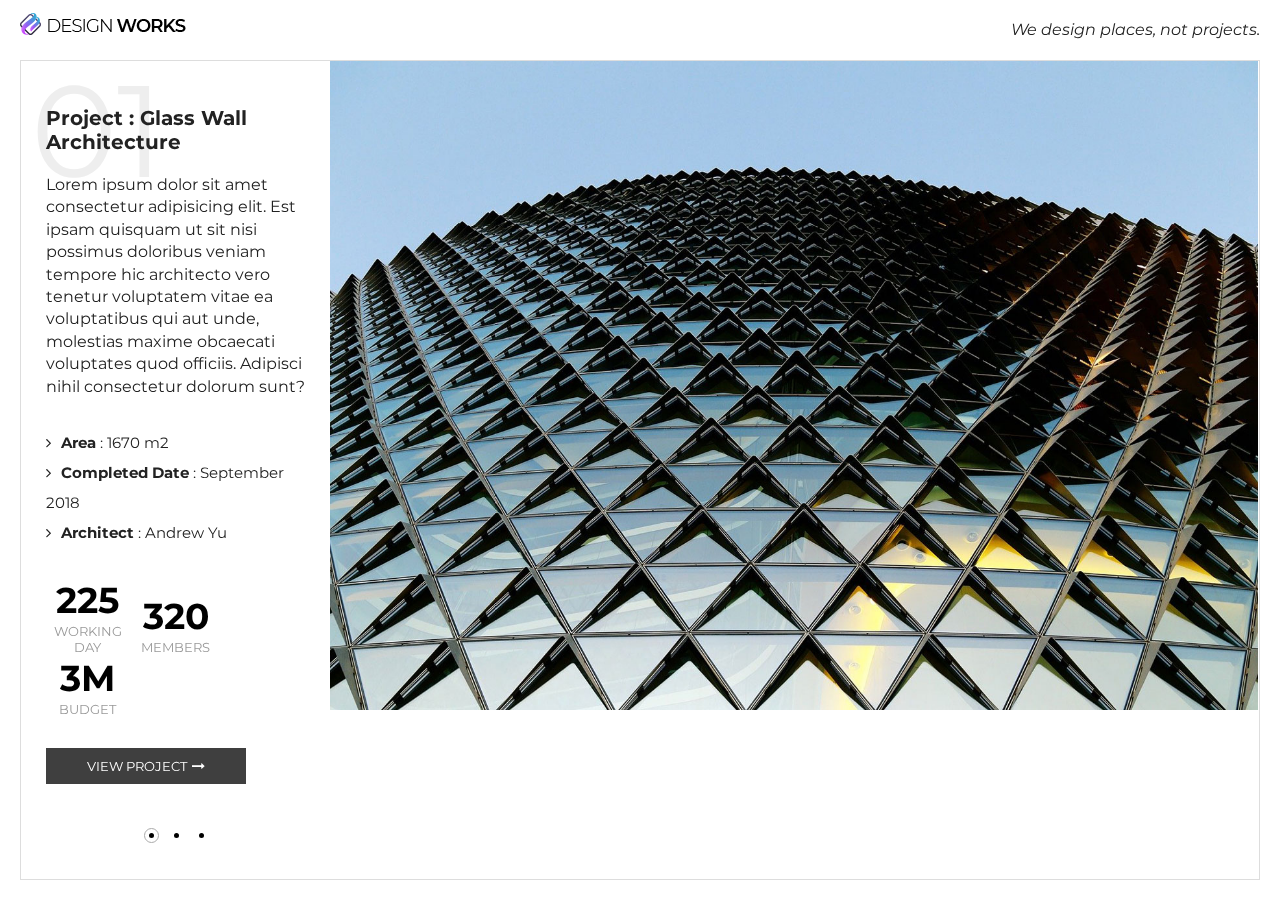
==== commit db3b66e6: "PC레이아웃 섹션 상세 퍼블리싱(Project)#06(Slick.js이미지 슬라이더) 완성" ====
--- a/index.html
+++ b/index.html
@@ -116,7 +116,10 @@
                     <a href="" class="view-project">View Project</a>
                   </div>
                   <div class="project-photo">
+                    <img src="images/project-main-01-01.jpg" />
                     <img src="images/project-main-01-02.jpg" />
+                    <img src="images/project-main-01-03.jpg" />
+                    <img src="images/project-main-01-04.jpg" />
                   </div>
                 </div>
                 <div class="tab">
@@ -143,7 +146,10 @@
                     <a href="" class="view-project">View Project</a>
                   </div>
                   <div class="project-photo">
-                    <img src="images/project-main-01-01.jpg" />
+                    <img src="images/project-main-02-01.jpg" />
+                    <img src="images/project-main-02-02.jpg" />
+                    <img src="images/project-main-02-03.jpg" />
+                    <img src="images/project-main-02-04.jpg" />
                   </div>
                 </div><div class="tab">
                   <div class="project-info" data-text="03">
@@ -169,7 +175,10 @@
                     <a href="" class="view-project">View Project</a>
                   </div>
                   <div class="project-photo">
-                    <img src="images/project-main-01-03.jpg" />
+                    <img src="images/project-main-03-01.jpg" />
+                    <img src="images/project-main-03-02.jpg" />
+                    <img src="images/project-main-03-03.jpg" />
+                    <img src="images/project-main-03-04.jpg" />
                   </div>
                 </div>
               </div>
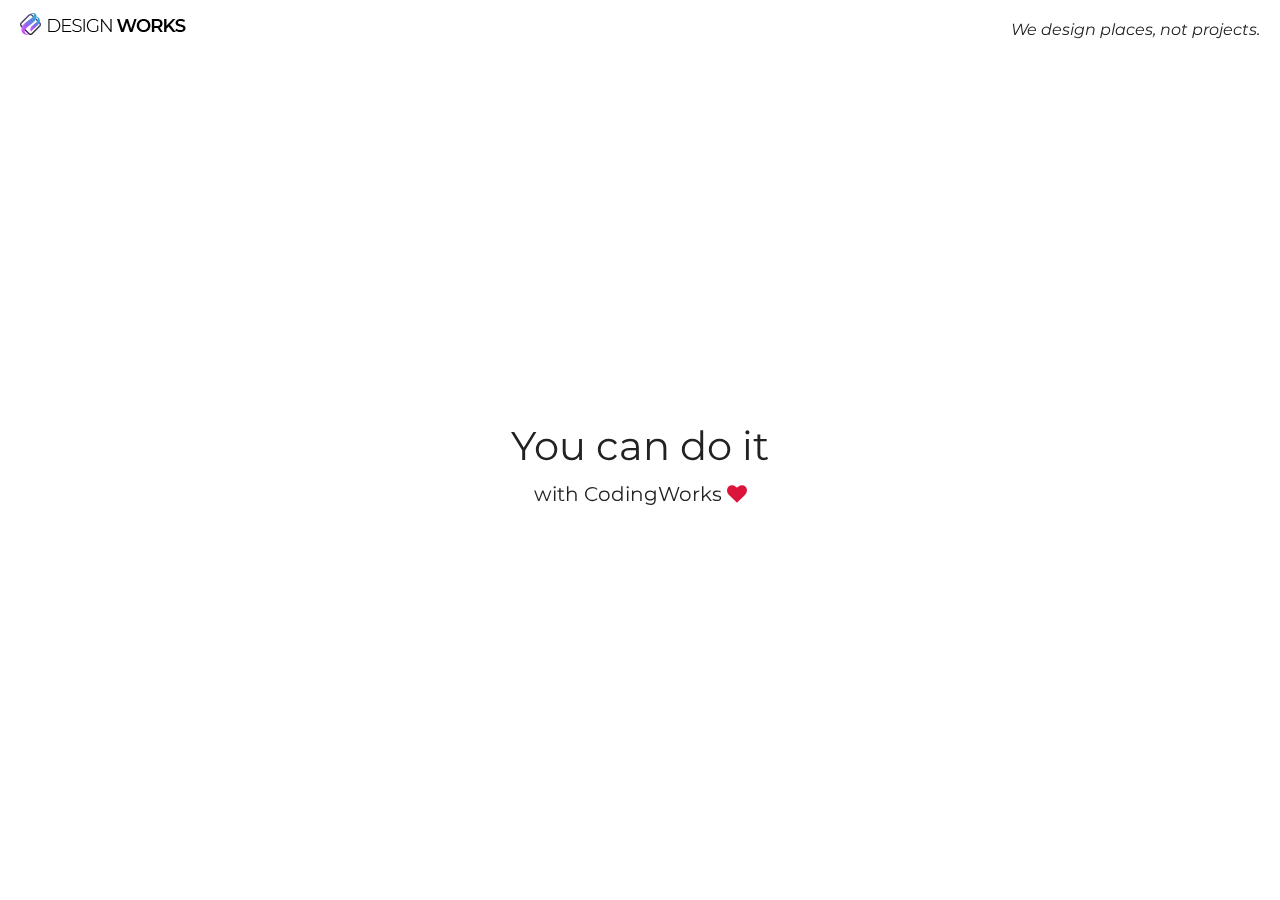
==== commit e1f157d8: "PC레이아웃 섹션 상페 퍼블리싱(Home)#01 완성" ====
--- a/index.html
+++ b/index.html
@@ -29,13 +29,24 @@
   <!-- hijacking: on/off - animation: none/scaleDown/rotate/gallery/catch/opacity/fixed/parallax -->
   <body data-hijacking="on" data-animation="rotate">
     <div class="container">
-      <!-- <section class="cd-section visible" id="home">
-        <div>
-          <div class="content">
-            <img src="./images/temp-section-01.jpg" />
-          </div>
-        </div>
-      </section> -->
+      <section class="cd-section visible" id="home">
+        <div>
+          <div class="content">
+            <div class="home-inner">
+              <h3 class="welcome-text">
+                You can do it
+                <span>with CodingWorks <i class="fa fa-heart"></i></span>
+              </h3>
+              <div class="opacity-image"></div>
+              <div class="home-heading">
+                <span>Creative</span>
+                <span>Architecture</span>
+                <span>Specialists</span>
+              </div>
+            </div>
+          </div>
+        </div>
+      </section>
 
       <!-- <section class="cd-section" id="about">
         <div>
@@ -84,7 +95,7 @@
         </div>
       </section> -->
 
-      <section class="cd-section visible" id="project">
+      <!-- <section class="cd-section" id="project">
         <div>
           <div class="content">
             <div class="project-inner">
@@ -190,7 +201,7 @@
             </div>
           </div>
         </div>
-      </section>
+      </section> -->
 
       <!-- <section class="cd-section " id="plan">
         <div>
--- a/style.css
+++ b/style.css
@@ -82,6 +82,52 @@
 .slogan {
   font-size: 16px;
   font-style: italic;
+}
+
+/* ################### Section : Home ################# */
+.home-inner {
+  background-color: #fff;
+  height: 100%;
+}
+.welcome-text {
+  position: absolute;
+  top: 50%;
+  left: 50%;
+  transform: translate(-50%, -50%);
+  font-size: 40px;
+  font-weight: normal;
+  text-align: center;
+  line-height: 1.2em;
+  margin: 0;
+  /* display: none; */
+}
+.welcome-text span {
+  display: block;
+  font-size: 20px;
+}
+.welcome-text span .fa {
+  color: crimson;
+}
+.opacity-image {
+  background: url(images/section-bg-01.jpg) no-repeat center center;
+  height: 100%;
+  background-size: cover;
+  display: none;
+}
+.home-heading {
+  display: none;
+  /* border: 1px solid red; */
+  position: absolute;
+  top: 50%;
+  left: 40%;
+  transform: translate(-50%, -50%);
+}
+
+.home-heading span {
+  display: block;
+  font-size: 115px;
+  color: #fff;
+  font-weight: 500;
 }
 
 /* ################### Section : about ################# */
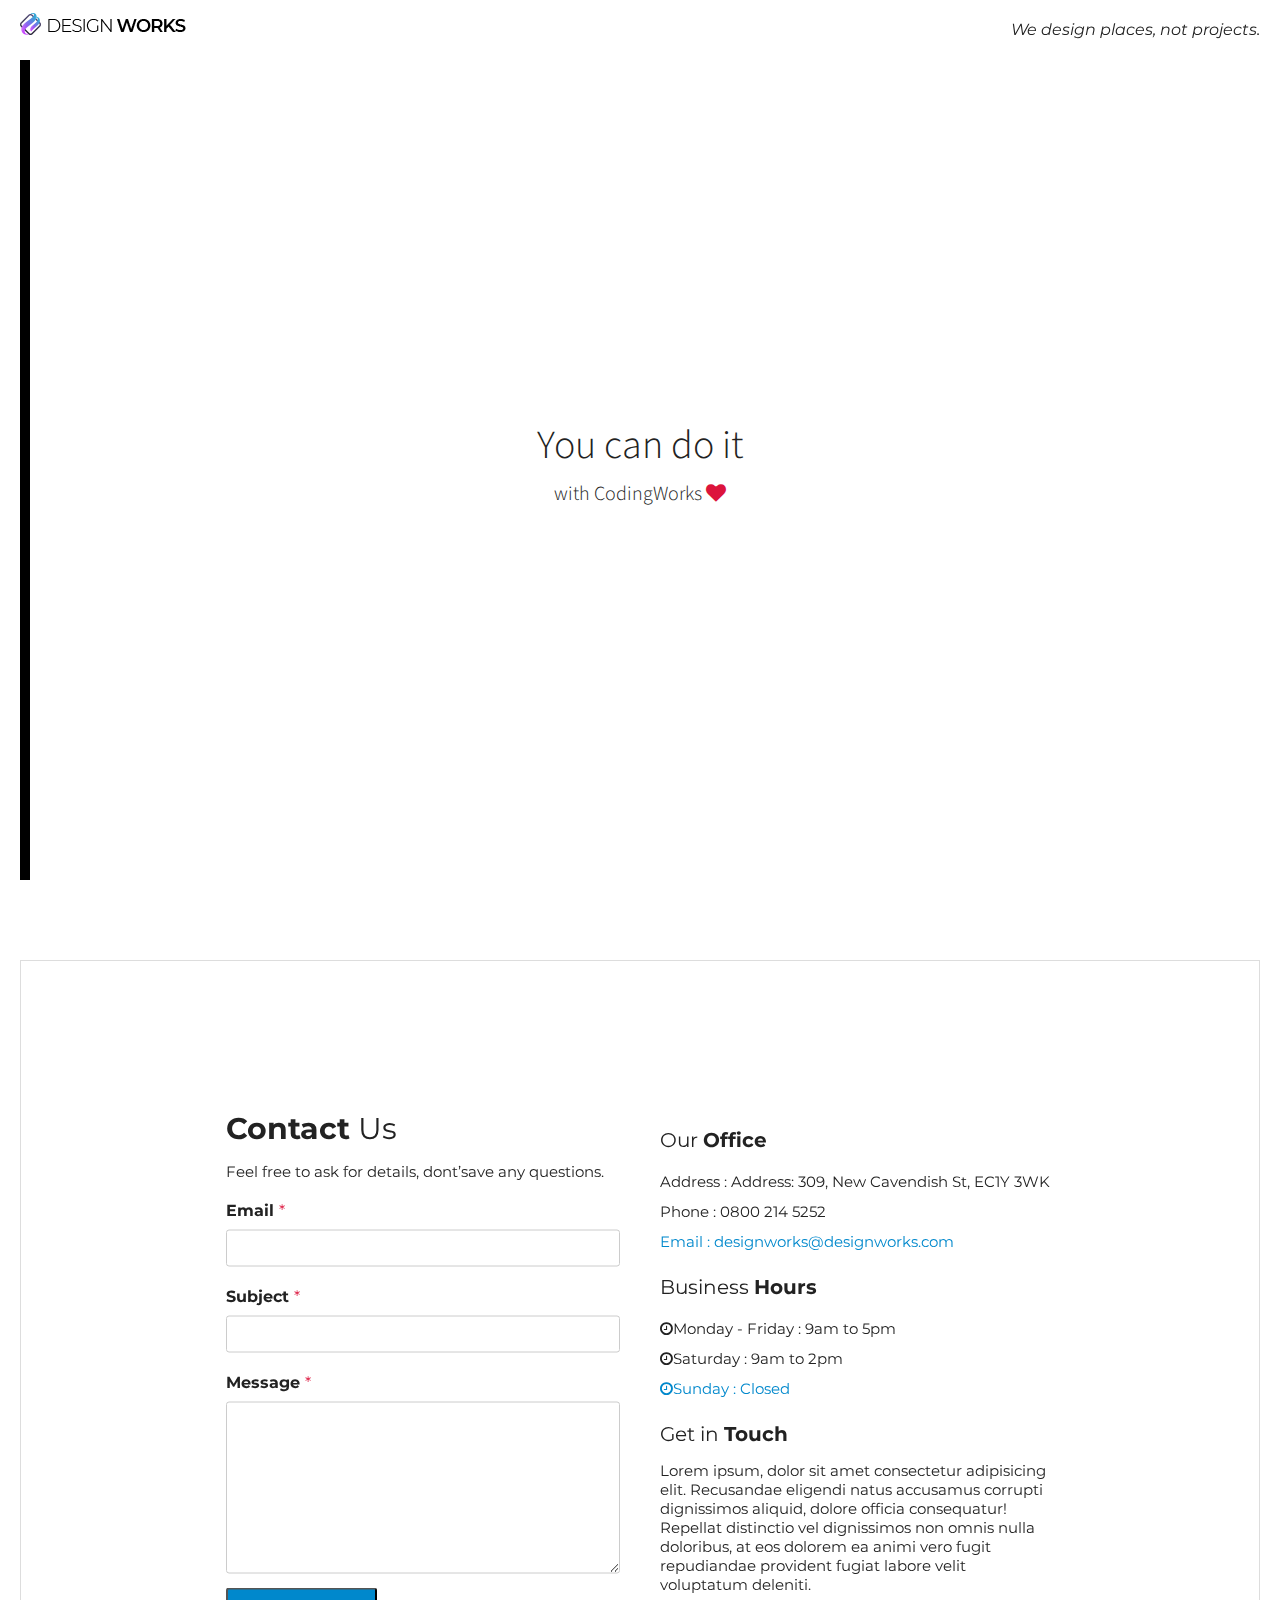
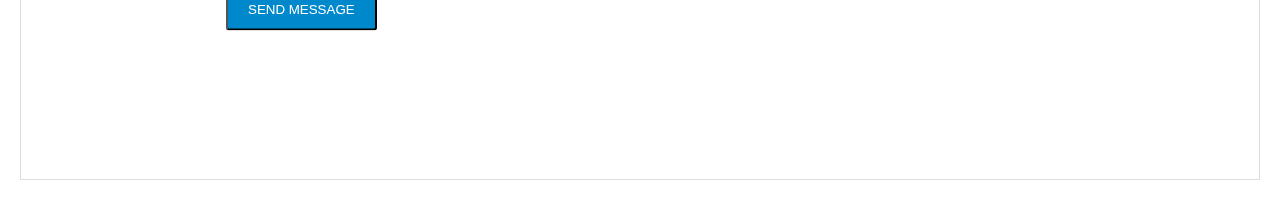
==== commit 0f50636c: "PC레이아웃 섹션 상세 퍼블리싱(Home,애니메이션,파비콘)#04 완성" ====
--- a/index.html
+++ b/index.html
@@ -10,6 +10,7 @@
     />
     <!-- Page Scroll Effects JS & CSS -->
     <title>DesignWorks Architecture Agency</title>
+    <link rel="icon" href="images/favicon.png">
     <script src="./js/jquery-2.1.4.js"></script>
     <!-- <script src="./js/velocity/modernizr.js"></script> -->
     <script src="./js/velocity/velocity.min.js"></script>
@@ -48,7 +49,7 @@
         </div>
       </section>
 
-      <!-- <section class="cd-section" id="about">
+      <section class="cd-section" id="about">
         <div>
           <div class="content">
             <div class="about-inner">
@@ -93,9 +94,9 @@
             </div>
           </div>
         </div>
-      </section> -->
-
-      <!-- <section class="cd-section" id="project">
+      </section>
+
+      <section class="cd-section" id="project">
         <div>
           <div class="content">
             <div class="project-inner">
@@ -201,9 +202,9 @@
             </div>
           </div>
         </div>
-      </section> -->
-
-      <!-- <section class="cd-section " id="plan">
+      </section>
+
+      <section class="cd-section " id="plan">
         <div>
           <div class="content">
             <div class="plan-inner">
@@ -316,9 +317,9 @@
             </div>
           </div>
         </div>
-      </section> -->
-
-      <!-- <section class="cd-section" id="awards">
+      </section>
+
+      <section class="cd-section" id="awards">
         <div>
           <div class="content">
             <div class="awards-inner">
@@ -350,9 +351,9 @@
             </div>
           </div>
         </div>
-      </section> -->
-
-      <!-- <section class="cd-section" id="location">
+      </section>
+
+      <section class="cd-section" id="location">
         <div>
           <div class="content">
             <div class="location-inner">
@@ -417,9 +418,9 @@
             </div>
           </div>
         </div>
-      </section> -->
-
-      <!-- <section class="cd-section" id="contact">
+      </section>
+
+      <section class="cd-section" id="contact">
         <div>
           <div class="content">
             <div class="contact-inner">
@@ -464,7 +465,7 @@
             </div>
           </div>
         </div>
-      </section> -->
+      </section>
 
       <header>
         <div class="gnb-inner">
--- a/style.css
+++ b/style.css
@@ -89,16 +89,30 @@
   background-color: #fff;
   height: 100%;
 }
+
+.home-inner:before {
+  content: "";
+  background-color: #000;
+  position: absolute;
+  width: 10px;
+  height: 100%;
+  top: 0;
+  left: 0;
+  animation: overlay 1s 2s ease-in-out both;
+}
+
 .welcome-text {
   position: absolute;
   top: 50%;
   left: 50%;
   transform: translate(-50%, -50%);
   font-size: 40px;
-  font-weight: normal;
+  font-weight: 300;
   text-align: center;
   line-height: 1.2em;
   margin: 0;
+  font-family: "Source Sans Pro", sans-serif;
+  animation: slideUp 2s linear both;
   /* display: none; */
 }
 .welcome-text span {
@@ -112,15 +126,17 @@
   background: url(images/section-bg-01.jpg) no-repeat center center;
   height: 100%;
   background-size: cover;
-  display: none;
+  /* display: none; */
+  opacity: 0;
+  animation: opacity-image 1s 2.7s ease-in-out both;
 }
 .home-heading {
-  display: none;
+  /* display: none; */
   /* border: 1px solid red; */
   position: absolute;
   top: 50%;
-  left: 40%;
-  transform: translate(-50%, -50%);
+  margin-left: 250px;
+  transform: translateY(-50%);
 }
 
 .home-heading span {
@@ -128,6 +144,71 @@
   font-size: 115px;
   color: #fff;
   font-weight: 500;
+  /* border: 1px solid #000; */
+  width: 0;
+  overflow: hidden;
+  animation: reveal 1s 3.2s ease-in-out both;
+}
+
+.home-heading span:nth-child(1) {
+  animation-delay: 3s;
+}
+.home-heading span:nth-child(2) {
+  animation-delay: 3.2s;
+}
+.home-heading span:nth-child(3) {
+  animation-delay: 3.4s;
+}
+
+@keyframes slideUp {
+  0% {
+    opacity: 0;
+    margin-top: 50px;
+  }
+  20% {
+    opacity: 1;
+    margin-top: 0;
+  }
+  80% {
+    opacity: 1;
+    margin-top: 0;
+  }
+  100% {
+    opacity: 0;
+  }
+}
+
+@keyframes overlay {
+  0% {
+    width: 0;
+    left: 0;
+  }
+  50% {
+    width: 100%;
+    left: 0;
+  }
+  100% {
+    width: 0;
+    left: 100%;
+  }
+}
+
+@keyframes opacity-image {
+  0% {
+    opacity: 0;
+  }
+  100% {
+    opacity: 1;
+  }
+}
+
+@keyframes reveal {
+  0% {
+    width: 0;
+  }
+  100% {
+    width: 100%;
+  }
 }
 
 /* ################### Section : about ################# */
